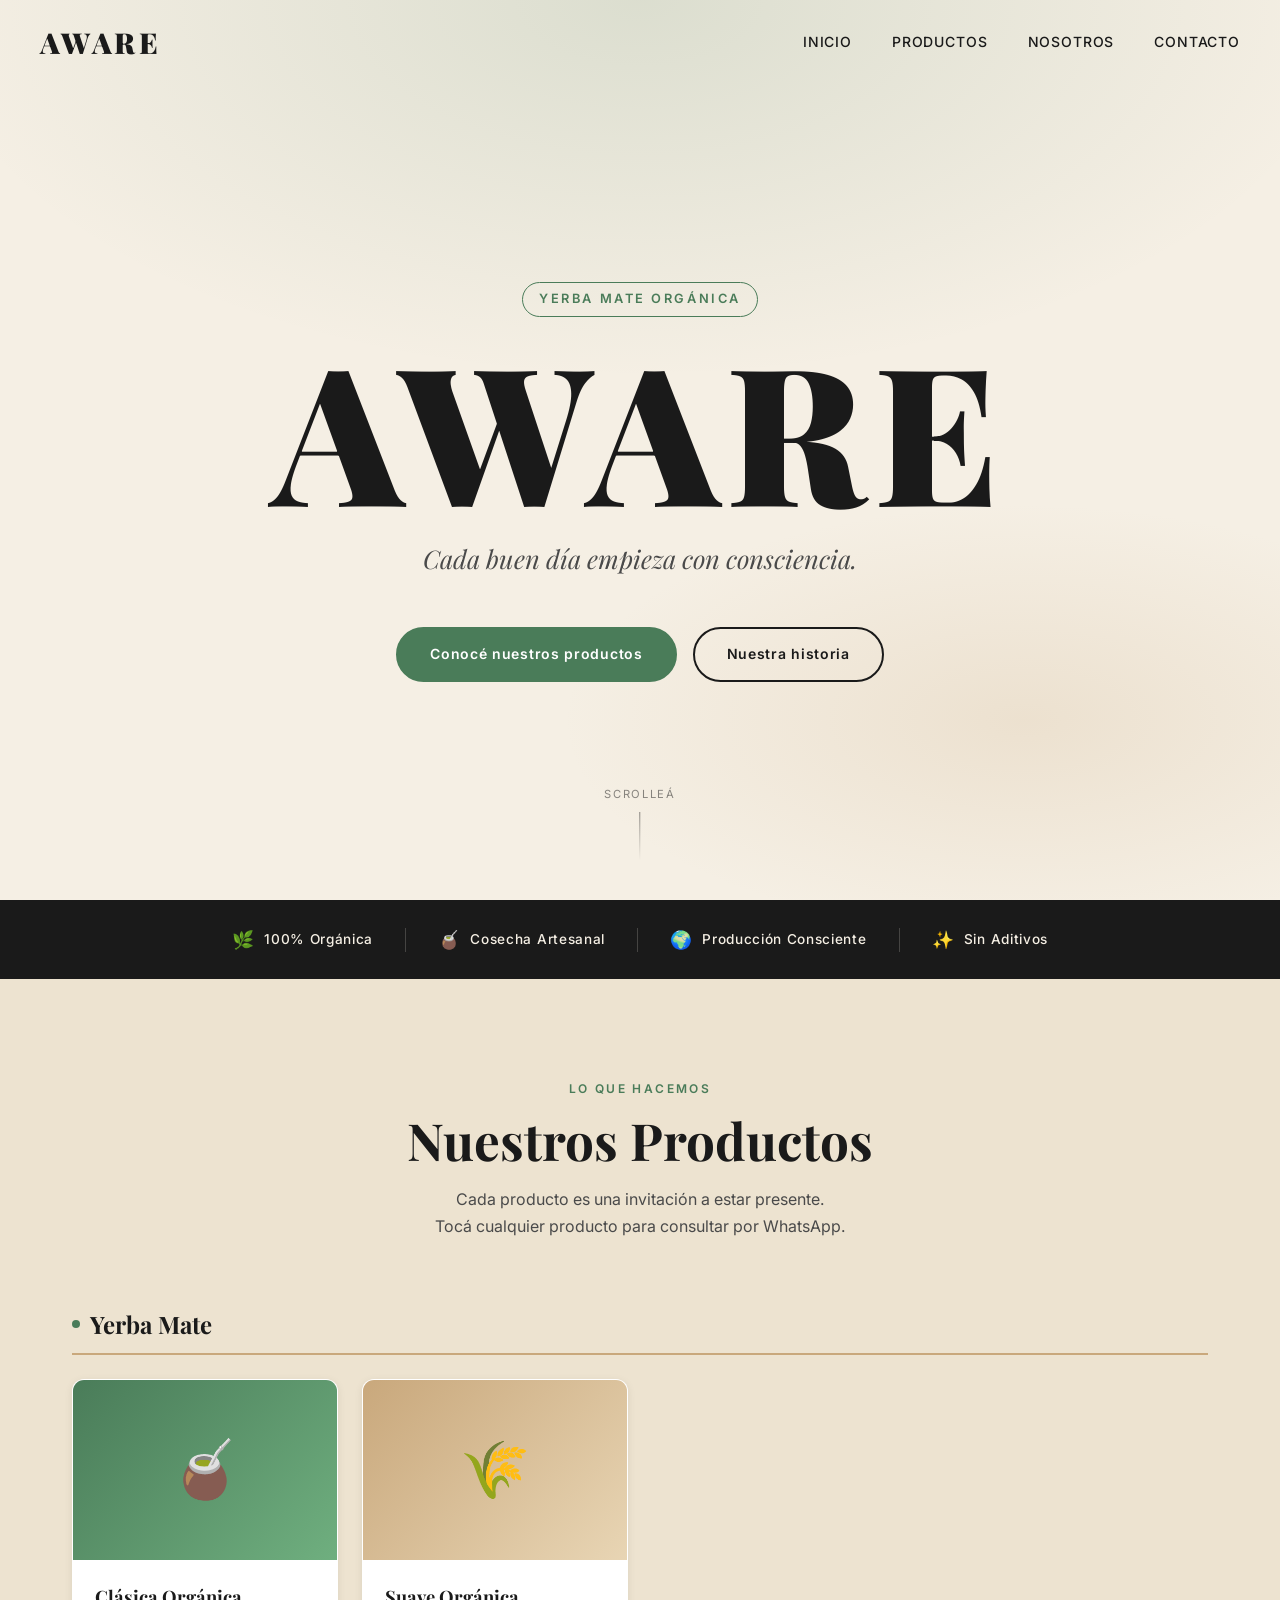
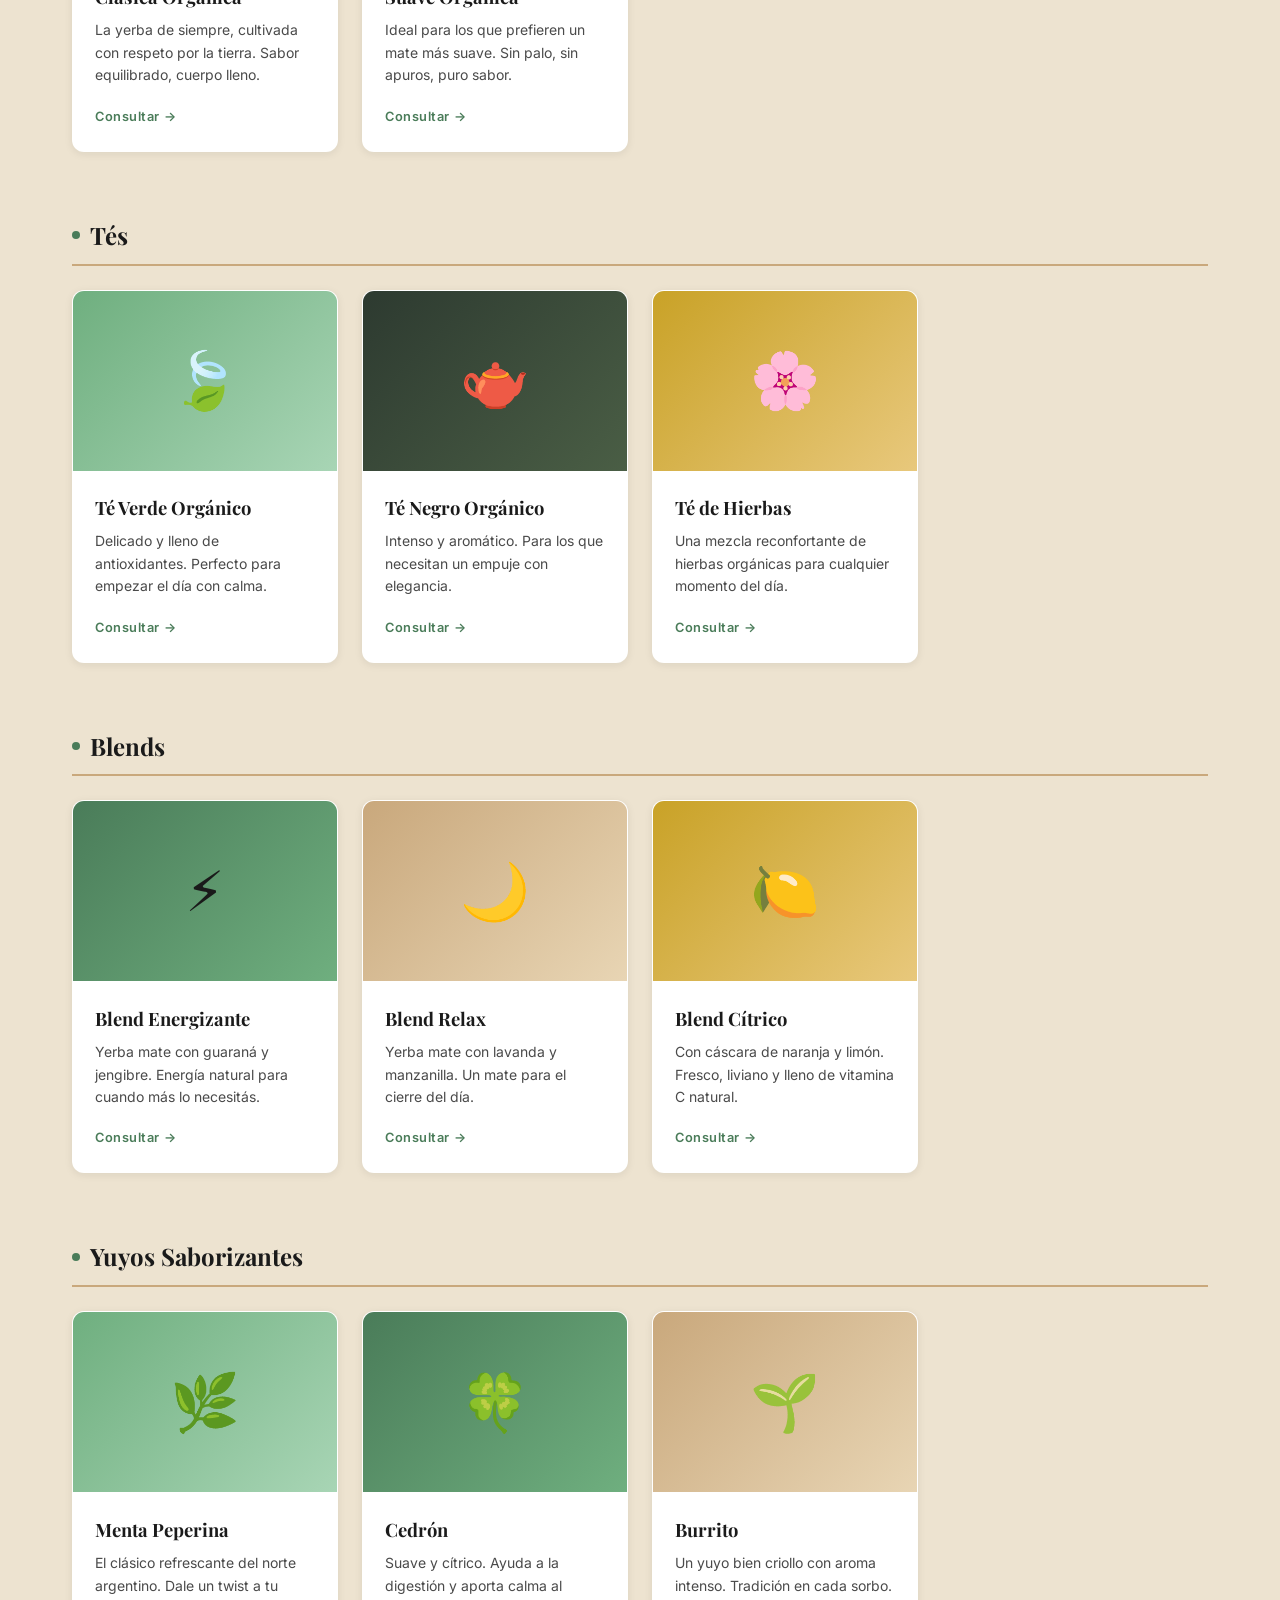
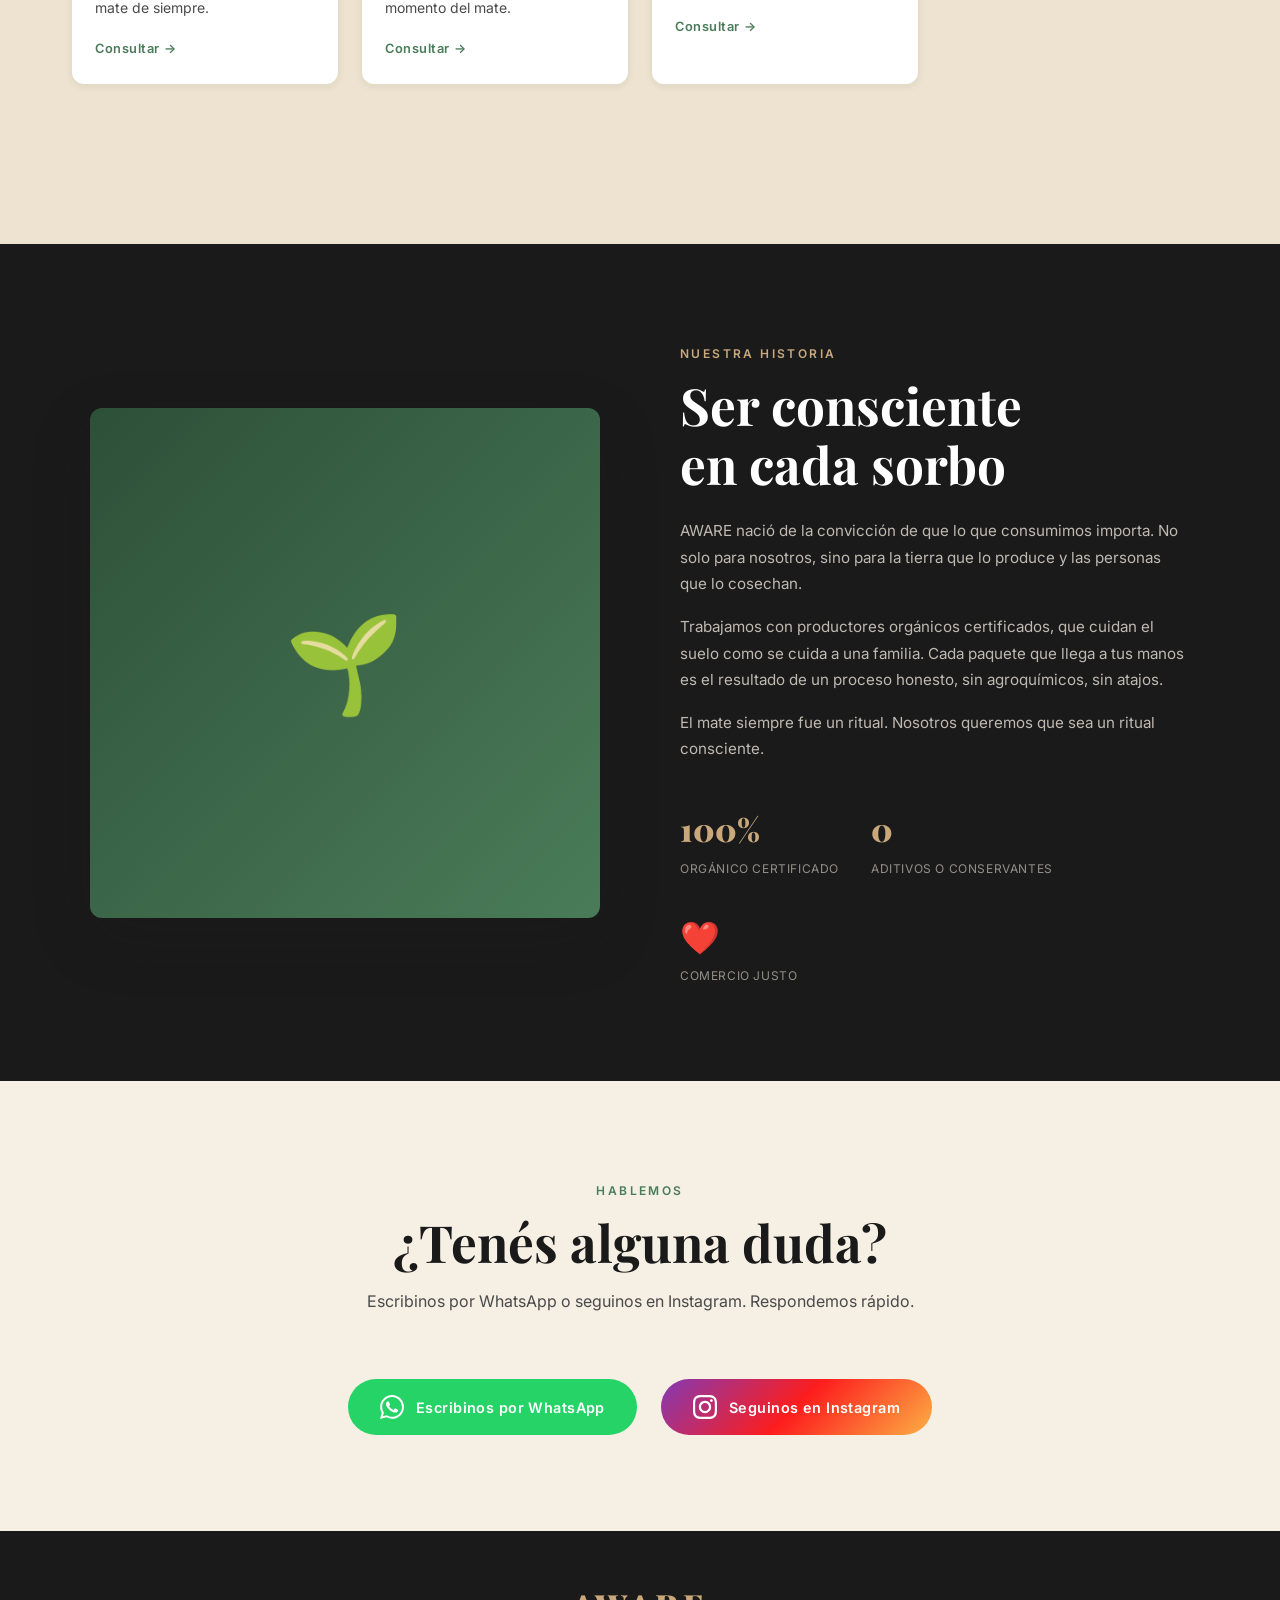
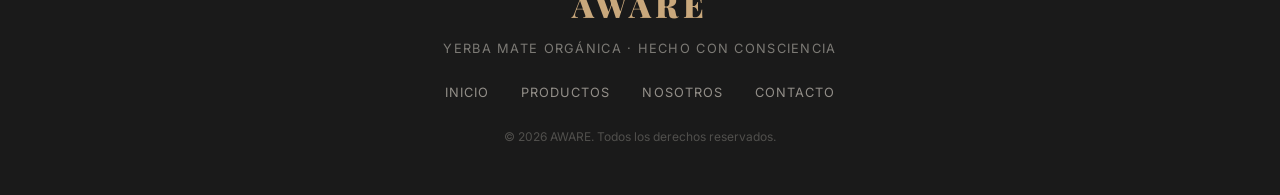
==== aware/index.html @ a502b747 "feat: agregar sitio web AWARE en carpeta /aware Landing page responsiva para AWARE — Yerba Mate Orga" ====
<!DOCTYPE html>
<html lang="es">
<head>
  <meta charset="UTF-8" />
  <meta name="viewport" content="width=device-width, initial-scale=1.0" />
  <title>AWARE — Yerba Mate Orgánica</title>
  <link rel="stylesheet" href="styles.css" />
  <link href="https://fonts.googleapis.com/css2?family=Playfair+Display:ital,wght@0,400;0,700;0,900;1,400&family=Inter:wght@300;400;500;600&display=swap" rel="stylesheet" />
</head>
<body>

  <!-- NAVBAR -->
  <nav class="navbar" id="navbar">
    <div class="nav-container">
      <a href="#inicio" class="nav-logo">AWARE</a>
      <button class="nav-toggle" id="navToggle" aria-label="Abrir menú">
        <span></span><span></span><span></span>
      </button>
      <ul class="nav-links" id="navLinks">
        <li><a href="#inicio" class="nav-link">Inicio</a></li>
        <li><a href="#productos" class="nav-link">Productos</a></li>
        <li><a href="#nosotros" class="nav-link">Nosotros</a></li>
        <li><a href="#contacto" class="nav-link">Contacto</a></li>
      </ul>
    </div>
  </nav>

  <!-- HERO -->
  <section class="hero" id="inicio">
    <div class="hero-content">
      <span class="hero-eyebrow">Yerba Mate Orgánica</span>
      <h1 class="hero-title">AWARE</h1>
      <p class="hero-slogan">Cada buen día empieza con consciencia.</p>
      <div class="hero-actions">
        <a href="#productos" class="btn btn-primary">Conocé nuestros productos</a>
        <a href="#nosotros" class="btn btn-outline">Nuestra historia</a>
      </div>
    </div>
    <div class="hero-scroll">
      <span>Scrolleá</span>
      <div class="scroll-line"></div>
    </div>
  </section>

  <!-- FRANJA DE VALORES -->
  <div class="valores-strip">
    <div class="valores-container">
      <div class="valor-item"><span class="valor-icon">🌿</span><span>100% Orgánica</span></div>
      <div class="valor-divider"></div>
      <div class="valor-item"><span class="valor-icon">🧉</span><span>Cosecha Artesanal</span></div>
      <div class="valor-divider"></div>
      <div class="valor-item"><span class="valor-icon">🌍</span><span>Producción Consciente</span></div>
      <div class="valor-divider"></div>
      <div class="valor-item"><span class="valor-icon">✨</span><span>Sin Aditivos</span></div>
    </div>
  </div>

  <!-- PRODUCTOS -->
  <section class="productos" id="productos">
    <div class="section-container">
      <div class="section-header">
        <span class="section-eyebrow">Lo que hacemos</span>
        <h2 class="section-title">Nuestros Productos</h2>
        <p class="section-subtitle">Cada producto es una invitación a estar presente.<br>Tocá cualquier producto para consultar por WhatsApp.</p>
      </div>

      <div class="categoria">
        <h3 class="categoria-titulo">Yerba Mate</h3>
        <div class="productos-grid">
          <div class="producto-card" onclick="consultarWsp('Yerba Mate Clásica Orgánica')">
            <div class="producto-img ph-verde"><span>🧉</span></div>
            <div class="producto-info"><h4>Clásica Orgánica</h4><p>La yerba de siempre, cultivada con respeto por la tierra. Sabor equilibrado, cuerpo lleno.</p><span class="btn-wsp">Consultar →</span></div>
          </div>
          <div class="producto-card" onclick="consultarWsp('Yerba Mate Suave Orgánica')">
            <div class="producto-img ph-kraft"><span>🌾</span></div>
            <div class="producto-info"><h4>Suave Orgánica</h4><p>Ideal para los que prefieren un mate más suave. Sin palo, sin apuros, puro sabor.</p><span class="btn-wsp">Consultar →</span></div>
          </div>
        </div>
      </div>

      <div class="categoria">
        <h3 class="categoria-titulo">Tés</h3>
        <div class="productos-grid">
          <div class="producto-card" onclick="consultarWsp('Té Verde Orgánico')">
            <div class="producto-img ph-verde-claro"><span>🍃</span></div>
            <div class="producto-info"><h4>Té Verde Orgánico</h4><p>Delicado y lleno de antioxidantes. Perfecto para empezar el día con calma.</p><span class="btn-wsp">Consultar →</span></div>
          </div>
          <div class="producto-card" onclick="consultarWsp('Té Negro Orgánico')">
            <div class="producto-img ph-oscuro"><span>🫖</span></div>
            <div class="producto-info"><h4>Té Negro Orgánico</h4><p>Intenso y aromático. Para los que necesitan un empuje con elegancia.</p><span class="btn-wsp">Consultar →</span></div>
          </div>
          <div class="producto-card" onclick="consultarWsp('Té de Hierbas Orgánico')">
            <div class="producto-img ph-amarillo"><span>🌸</span></div>
            <div class="producto-info"><h4>Té de Hierbas</h4><p>Una mezcla reconfortante de hierbas orgánicas para cualquier momento del día.</p><span class="btn-wsp">Consultar →</span></div>
          </div>
        </div>
      </div>

      <div class="categoria">
        <h3 class="categoria-titulo">Blends</h3>
        <div class="productos-grid">
          <div class="producto-card" onclick="consultarWsp('Blend Energizante AWARE')">
            <div class="producto-img ph-verde"><span>⚡</span></div>
            <div class="producto-info"><h4>Blend Energizante</h4><p>Yerba mate con guaraná y jengibre. Energía natural para cuando más lo necesitás.</p><span class="btn-wsp">Consultar →</span></div>
          </div>
          <div class="producto-card" onclick="consultarWsp('Blend Relax AWARE')">
            <div class="producto-img ph-kraft"><span>🌙</span></div>
            <div class="producto-info"><h4>Blend Relax</h4><p>Yerba mate con lavanda y manzanilla. Un mate para el cierre del día.</p><span class="btn-wsp">Consultar →</span></div>
          </div>
          <div class="producto-card" onclick="consultarWsp('Blend Cítrico AWARE')">
            <div class="producto-img ph-amarillo"><span>🍋</span></div>
            <div class="producto-info"><h4>Blend Cítrico</h4><p>Con cáscara de naranja y limón. Fresco, liviano y lleno de vitamina C natural.</p><span class="btn-wsp">Consultar →</span></div>
          </div>
        </div>
      </div>

      <div class="categoria">
        <h3 class="categoria-titulo">Yuyos Saborizantes</h3>
        <div class="productos-grid">
          <div class="producto-card" onclick="consultarWsp('Yuyo Menta Peperina')">
            <div class="producto-img ph-verde-claro"><span>🌿</span></div>
            <div class="producto-info"><h4>Menta Peperina</h4><p>El clásico refrescante del norte argentino. Dale un twist a tu mate de siempre.</p><span class="btn-wsp">Consultar →</span></div>
          </div>
          <div class="producto-card" onclick="consultarWsp('Yuyo Cedrón')">
            <div class="producto-img ph-verde"><span>🍀</span></div>
            <div class="producto-info"><h4>Cedrón</h4><p>Suave y cítrico. Ayuda a la digestión y aporta calma al momento del mate.</p><span class="btn-wsp">Consultar →</span></div>
          </div>
          <div class="producto-card" onclick="consultarWsp('Yuyo Burrito')">
            <div class="producto-img ph-kraft"><span>🌱</span></div>
            <div class="producto-info"><h4>Burrito</h4><p>Un yuyo bien criollo con aroma intenso. Tradición en cada sorbo.</p><span class="btn-wsp">Consultar →</span></div>
          </div>
        </div>
      </div>

    </div>
  </section>

  <!-- NOSOTROS -->
  <section class="nosotros" id="nosotros">
    <div class="nosotros-container">
      <div class="nosotros-imagen">
        <div class="nosotros-img-placeholder"><span>🌱</span></div>
      </div>
      <div class="nosotros-texto">
        <span class="section-eyebrow">Nuestra historia</span>
        <h2 class="section-title">Ser consciente<br/>en cada sorbo</h2>
        <p>AWARE nació de la convicción de que lo que consumimos importa. No solo para nosotros, sino para la tierra que lo produce y las personas que lo cosechan.</p>
        <p>Trabajamos con productores orgánicos certificados, que cuidan el suelo como se cuida a una familia. Cada paquete que llega a tus manos es el resultado de un proceso honesto, sin agroquímicos, sin atajos.</p>
        <p>El mate siempre fue un ritual. Nosotros queremos que sea un ritual consciente.</p>
        <div class="nosotros-stats">
          <div class="stat"><span class="stat-numero">100%</span><span class="stat-label">Orgánico certificado</span></div>
          <div class="stat"><span class="stat-numero">0</span><span class="stat-label">Aditivos o conservantes</span></div>
          <div class="stat"><span class="stat-numero">❤️</span><span class="stat-label">Comercio justo</span></div>
        </div>
      </div>
    </div>
  </section>

  <!-- CONTACTO -->
  <section class="contacto" id="contacto">
    <div class="section-container">
      <div class="section-header">
        <span class="section-eyebrow">Hablemos</span>
        <h2 class="section-title">¿Tenés alguna duda?</h2>
        <p class="section-subtitle">Escribinos por WhatsApp o seguinos en Instagram. Respondemos rápido.</p>
      </div>
      <div class="contacto-acciones">
        <a href="https://wa.me/5491100000000?text=Hola%20AWARE!%20Quiero%20consultar%20sobre%20sus%20productos" class="btn-contacto btn-wsp-grande" target="_blank" rel="noopener">
          <svg xmlns="http://www.w3.org/2000/svg" width="24" height="24" viewBox="0 0 24 24" fill="currentColor"><path d="M17.472 14.382c-.297-.149-1.758-.867-2.03-.967-.273-.099-.471-.148-.67.15-.197.297-.767.966-.94 1.164-.173.199-.347.223-.644.075-.297-.15-1.255-.463-2.39-1.475-.883-.788-1.48-1.761-1.653-2.059-.173-.297-.018-.458.13-.606.134-.133.298-.347.446-.52.149-.174.198-.298.298-.497.099-.198.05-.371-.025-.52-.075-.149-.669-1.612-.916-2.207-.242-.579-.487-.5-.669-.51-.173-.008-.371-.01-.57-.01-.198 0-.52.074-.792.372-.272.297-1.04 1.016-1.04 2.479 0 1.462 1.065 2.875 1.213 3.074.149.198 2.096 3.2 5.077 4.487.709.306 1.262.489 1.694.625.712.227 1.36.195 1.871.118.571-.085 1.758-.719 2.006-1.413.248-.694.248-1.289.173-1.413-.074-.124-.272-.198-.57-.347m-5.421 7.403h-.004a9.87 9.87 0 01-5.031-1.378l-.361-.214-3.741.982.998-3.648-.235-.374a9.86 9.86 0 01-1.51-5.26c.001-5.45 4.436-9.884 9.888-9.884 2.64 0 5.122 1.03 6.988 2.898a9.825 9.825 0 012.893 6.994c-.003 5.45-4.437 9.884-9.885 9.884m8.413-18.297A11.815 11.815 0 0012.05 0C5.495 0 .16 5.335.157 11.892c0 2.096.547 4.142 1.588 5.945L.057 24l6.305-1.654a11.882 11.882 0 005.683 1.448h.005c6.554 0 11.89-5.335 11.893-11.893a11.821 11.821 0 00-3.48-8.413z"/></svg>
          Escribinos por WhatsApp
        </a>
        <a href="https://www.instagram.com/awareyerbamate/" class="btn-contacto btn-instagram" target="_blank" rel="noopener">
          <svg xmlns="http://www.w3.org/2000/svg" width="24" height="24" viewBox="0 0 24 24" fill="currentColor"><path d="M12 2.163c3.204 0 3.584.012 4.85.07 3.252.148 4.771 1.691 4.919 4.919.058 1.265.069 1.645.069 4.849 0 3.205-.012 3.584-.069 4.849-.149 3.225-1.664 4.771-4.919 4.919-1.266.058-1.644.07-4.85.07-3.204 0-3.584-.012-4.849-.07-3.26-.149-4.771-1.699-4.919-4.92-.058-1.265-.07-1.644-.07-4.849 0-3.204.013-3.583.07-4.849.149-3.227 1.664-4.771 4.919-4.919 1.266-.057 1.645-.069 4.849-.069zm0-2.163c-3.259 0-3.667.014-4.947.072-4.358.2-6.78 2.618-6.98 6.98-.059 1.281-.073 1.689-.073 4.948 0 3.259.014 3.668.072 4.948.2 4.358 2.618 6.78 6.98 6.98 1.281.058 1.689.072 4.948.072 3.259 0 3.668-.014 4.948-.072 4.354-.2 6.782-2.618 6.979-6.98.059-1.28.073-1.689.073-4.948 0-3.259-.014-3.667-.072-4.947-.196-4.354-2.617-6.78-6.979-6.98-1.281-.059-1.69-.073-4.949-.073zm0 5.838c-3.403 0-6.162 2.759-6.162 6.162s2.759 6.163 6.162 6.163 6.162-2.759 6.162-6.163c0-3.403-2.759-6.162-6.162-6.162zm0 10.162c-2.209 0-4-1.79-4-4 0-2.209 1.791-4 4-4s4 1.791 4 4c0 2.21-1.791 4-4 4zm6.406-11.845c-.796 0-1.441.645-1.441 1.44s.645 1.44 1.441 1.44c.795 0 1.439-.645 1.439-1.44s-.644-1.44-1.439-1.44z"/></svg>
          Seguinos en Instagram
        </a>
      </div>
    </div>
  </section>

  <!-- FOOTER -->
  <footer class="footer">
    <div class="footer-container">
      <div class="footer-logo">AWARE</div>
      <p class="footer-tagline">Yerba Mate Orgánica · Hecho con consciencia</p>
      <div class="footer-links">
        <a href="#inicio">Inicio</a>
        <a href="#productos">Productos</a>
        <a href="#nosotros">Nosotros</a>
        <a href="#contacto">Contacto</a>
      </div>
      <p class="footer-copy">© 2026 AWARE. Todos los derechos reservados.</p>
    </div>
  </footer>

  <script src="main.js"></script>
</body>
</html>
---- aware/styles.css ----
/* AWARE — Yerba Mate Orgánica */

*, *::before, *::after { box-sizing: border-box; margin: 0; padding: 0; }

:root {
  --kraft:      #C9A87C;
  --kraft-l:    #E8D5B4;
  --kraft-d:    #A07840;
  --verde:      #4A7C59;
  --verde-l:    #6FAF7F;
  --verde-d:    #2D5038;
  --negro:      #1A1A1A;
  --gris:       #4A4A4A;
  --crema:      #F5EFE4;
  --crema-d:    #EDE3D0;
  --amarillo:   #C9A227;
  --blanco:     #FFFFFF;
  --ff-display: 'Playfair Display', Georgia, serif;
  --ff-body:    'Inter', system-ui, sans-serif;
  --shadow-sm:  0 2px 8px rgba(26,26,26,.08);
  --shadow-lg:  0 20px 60px rgba(26,26,26,.18);
  --r:          12px;
  --t:          .3s ease;
}

html { scroll-behavior: smooth; }

body {
  font-family: var(--ff-body);
  background: var(--crema);
  color: var(--negro);
  line-height: 1.6;
  overflow-x: hidden;
}

/* ── NAVBAR ── */
.navbar {
  position: fixed;
  top: 0; left: 0; right: 0;
  z-index: 1000;
  padding: 1.2rem 2rem;
  transition: background var(--t), box-shadow var(--t), padding var(--t);
}

.navbar.scrolled {
  background: rgba(245,239,228,.96);
  backdrop-filter: blur(12px);
  box-shadow: var(--shadow-sm);
  padding: .8rem 2rem;
}

.nav-container {
  max-width: 1200px;
  margin: 0 auto;
  display: flex;
  align-items: center;
  justify-content: space-between;
}

.nav-logo {
  font-family: var(--ff-display);
  font-size: 1.8rem;
  font-weight: 900;
  color: var(--negro);
  text-decoration: none;
  letter-spacing: .12em;
}

.nav-links { display: flex; list-style: none; gap: 2.5rem; }

.nav-link {
  font-size: .875rem;
  font-weight: 500;
  color: var(--negro);
  text-decoration: none;
  letter-spacing: .06em;
  text-transform: uppercase;
  position: relative;
  transition: color var(--t);
}

.nav-link::after {
  content: '';
  position: absolute;
  bottom: -3px; left: 0;
  width: 0; height: 2px;
  background: var(--verde);
  transition: width var(--t);
}

.nav-link:hover { color: var(--verde); }
.nav-link:hover::after { width: 100%; }

.nav-toggle {
  display: none;
  flex-direction: column;
  gap: 5px;
  background: none;
  border: none;
  cursor: pointer;
  padding: 4px;
}

.nav-toggle span { display: block; width: 26px; height: 2px; background: var(--negro); transition: var(--t); }

/* ── HERO ── */
.hero {
  min-height: 100vh;
  display: flex;
  flex-direction: column;
  align-items: center;
  justify-content: center;
  text-align: center;
  padding: 8rem 2rem 4rem;
  position: relative;
  background:
    radial-gradient(ellipse 80% 60% at 50% 0%, rgba(74,124,89,.15) 0%, transparent 70%),
    radial-gradient(ellipse 60% 40% at 80% 80%, rgba(201,168,124,.2) 0%, transparent 60%),
    var(--crema);
}

.hero-content { position: relative; z-index: 1; max-width: 800px; }

.hero-eyebrow {
  display: inline-block;
  font-size: .8rem;
  font-weight: 600;
  letter-spacing: .2em;
  text-transform: uppercase;
  color: var(--verde);
  margin-bottom: 1.5rem;
  padding: .4rem 1rem;
  border: 1.5px solid var(--verde);
  border-radius: 999px;
}

.hero-title {
  font-family: var(--ff-display);
  font-size: clamp(5rem, 16vw, 12rem);
  font-weight: 900;
  line-height: .9;
  color: var(--negro);
  letter-spacing: .05em;
  margin-bottom: 1.5rem;
}

.hero-slogan {
  font-family: var(--ff-display);
  font-size: clamp(1.1rem, 3vw, 1.6rem);
  font-style: italic;
  color: var(--gris);
  margin-bottom: 3rem;
}

.hero-actions { display: flex; gap: 1rem; justify-content: center; flex-wrap: wrap; }

.btn {
  display: inline-flex;
  align-items: center;
  padding: .9rem 2rem;
  border-radius: 999px;
  font-size: .875rem;
  font-weight: 600;
  letter-spacing: .05em;
  text-decoration: none;
  transition: all var(--t);
  border: 2px solid transparent;
}

.btn-primary { background: var(--verde); color: var(--blanco); border-color: var(--verde); }
.btn-primary:hover { background: var(--verde-d); border-color: var(--verde-d); transform: translateY(-2px); box-shadow: 0 8px 20px rgba(74,124,89,.3); }
.btn-outline { background: transparent; color: var(--negro); border-color: var(--negro); }
.btn-outline:hover { background: var(--negro); color: var(--blanco); transform: translateY(-2px); }

.hero-scroll {
  position: absolute;
  bottom: 2.5rem; left: 50%;
  transform: translateX(-50%);
  display: flex; flex-direction: column; align-items: center; gap: .5rem;
  opacity: .5;
}

.hero-scroll span { font-size: .7rem; letter-spacing: .15em; text-transform: uppercase; }
.scroll-line { width: 1px; height: 48px; background: linear-gradient(to bottom, var(--negro), transparent); animation: scrollPulse 2s ease-in-out infinite; }
@keyframes scrollPulse { 0%, 100% { opacity: .5; } 50% { opacity: 1; } }

/* ── VALORES ── */
.valores-strip { background: var(--negro); padding: 1.6rem 2rem; }

.valores-container {
  max-width: 1000px; margin: 0 auto;
  display: flex; align-items: center; justify-content: center; gap: 2rem; flex-wrap: wrap;
}

.valor-item { display: flex; align-items: center; gap: .6rem; color: var(--crema); font-size: .85rem; font-weight: 500; letter-spacing: .05em; }
.valor-icon { font-size: 1.1rem; }
.valor-divider { width: 1px; height: 24px; background: rgba(245,239,228,.2); }

/* ── SECCIONES ── */
.section-container { max-width: 1200px; margin: 0 auto; padding: 6rem 2rem; }
.section-header { text-align: center; margin-bottom: 4rem; }

.section-eyebrow {
  display: inline-block; font-size: .75rem; font-weight: 600;
  letter-spacing: .2em; text-transform: uppercase; color: var(--verde); margin-bottom: .8rem;
}

.section-title {
  font-family: var(--ff-display); font-size: clamp(2rem, 5vw, 3.2rem);
  font-weight: 700; color: var(--negro); line-height: 1.15; margin-bottom: 1rem;
}

.section-subtitle { font-size: 1rem; color: var(--gris); max-width: 560px; margin: 0 auto; line-height: 1.7; }

/* ── PRODUCTOS ── */
.productos { background: var(--crema-d); }
.categoria { margin-bottom: 4rem; }

.categoria-titulo {
  font-family: var(--ff-display); font-size: 1.5rem; font-weight: 700; color: var(--negro);
  margin-bottom: 1.5rem; padding-bottom: .6rem; border-bottom: 2px solid var(--kraft);
  display: flex; align-items: center; gap: .6rem;
}

.categoria-titulo::before { content: ''; display: inline-block; width: 8px; height: 8px; border-radius: 50%; background: var(--verde); }

.productos-grid { display: grid; grid-template-columns: repeat(auto-fill, minmax(260px, 1fr)); gap: 1.5rem; }

.producto-card {
  background: var(--blanco); border-radius: var(--r); overflow: hidden; cursor: pointer;
  transition: transform var(--t), box-shadow var(--t), border-color var(--t);
  box-shadow: var(--shadow-sm); border: 1.5px solid transparent;
}

.producto-card:hover { transform: translateY(-6px); box-shadow: var(--shadow-lg); border-color: var(--verde); }

.producto-img { height: 180px; display: flex; align-items: center; justify-content: center; font-size: 3.5rem; }
.ph-verde       { background: linear-gradient(135deg, #4A7C59, #6FAF7F); }
.ph-verde-claro { background: linear-gradient(135deg, #6FAF7F, #A8D5B5); }
.ph-kraft       { background: linear-gradient(135deg, #C9A87C, #E8D5B4); }
.ph-amarillo    { background: linear-gradient(135deg, #C9A227, #E8C87C); }
.ph-oscuro      { background: linear-gradient(135deg, #2D3A30, #4A5E45); }

.producto-info { padding: 1.4rem; }
.producto-info h4 { font-family: var(--ff-display); font-size: 1.15rem; font-weight: 700; color: var(--negro); margin-bottom: .5rem; }
.producto-info p { font-size: .875rem; color: var(--gris); line-height: 1.6; margin-bottom: 1rem; }
.btn-wsp { display: inline-flex; align-items: center; font-size: .8rem; font-weight: 600; color: var(--verde); letter-spacing: .04em; transition: color var(--t); }
.producto-card:hover .btn-wsp { color: var(--verde-d); }

/* ── NOSOTROS ── */
.nosotros { background: var(--negro); padding: 6rem 2rem; }

.nosotros-container {
  max-width: 1100px; margin: 0 auto;
  display: grid; grid-template-columns: 1fr 1fr; gap: 5rem; align-items: center;
}

.nosotros-img-placeholder {
  aspect-ratio: 1; background: linear-gradient(135deg, var(--verde-d), var(--verde));
  border-radius: var(--r); display: flex; align-items: center; justify-content: center;
  font-size: 6rem; box-shadow: var(--shadow-lg);
}

.nosotros-texto .section-eyebrow { color: var(--kraft); }
.nosotros-texto .section-title { color: var(--blanco); margin-bottom: 1.5rem; }
.nosotros-texto p { color: rgba(245,239,228,.75); margin-bottom: 1rem; font-size: .95rem; line-height: 1.75; }

.nosotros-stats { display: flex; gap: 2rem; margin-top: 2.5rem; flex-wrap: wrap; }
.stat { display: flex; flex-direction: column; gap: .3rem; }
.stat-numero { font-family: var(--ff-display); font-size: 2rem; font-weight: 900; color: var(--kraft); }
.stat-label { font-size: .75rem; color: rgba(245,239,228,.55); letter-spacing: .05em; text-transform: uppercase; }

/* ── CONTACTO ── */
.contacto { background: var(--crema); }
.contacto-acciones { display: flex; gap: 1.5rem; justify-content: center; flex-wrap: wrap; margin-top: 1rem; }

.btn-contacto {
  display: inline-flex; align-items: center; gap: .75rem;
  padding: 1rem 2rem; border-radius: 999px; font-size: .9rem; font-weight: 600;
  text-decoration: none; transition: all var(--t); letter-spacing: .03em;
}

.btn-wsp-grande { background: #25D366; color: var(--blanco); }
.btn-wsp-grande:hover { background: #1da851; transform: translateY(-2px); box-shadow: 0 8px 24px rgba(37,211,102,.35); }
.btn-instagram { background: linear-gradient(135deg, #833ab4, #fd1d1d, #fcb045); color: var(--blanco); }
.btn-instagram:hover { transform: translateY(-2px); box-shadow: 0 8px 24px rgba(131,58,180,.35); filter: brightness(1.08); }

/* ── FOOTER ── */
.footer { background: var(--negro); padding: 3rem 2rem; text-align: center; }
.footer-container { max-width: 800px; margin: 0 auto; }
.footer-logo { font-family: var(--ff-display); font-size: 2rem; font-weight: 900; color: var(--kraft); letter-spacing: .15em; margin-bottom: .5rem; }
.footer-tagline { font-size: .8rem; color: rgba(245,239,228,.45); letter-spacing: .1em; text-transform: uppercase; margin-bottom: 1.5rem; }
.footer-links { display: flex; gap: 2rem; justify-content: center; flex-wrap: wrap; margin-bottom: 1.5rem; }
.footer-links a { font-size: .8rem; color: rgba(245,239,228,.55); text-decoration: none; text-transform: uppercase; letter-spacing: .08em; transition: color var(--t); }
.footer-links a:hover { color: var(--kraft); }
.footer-copy { font-size: .75rem; color: rgba(245,239,228,.25); }

/* ── RESPONSIVE ── */
@media (max-width: 768px) {
  .nav-links { display: none; position: fixed; inset: 0; background: rgba(245,239,228,.98); flex-direction: column; align-items: center; justify-content: center; gap: 2.5rem; z-index: 999; }
  .nav-links.open { display: flex; }
  .nav-link { font-size: 1.2rem; }
  .nav-toggle { display: flex; z-index: 1000; position: relative; }
  .nav-toggle.open span:nth-child(1) { transform: rotate(45deg) translate(5px, 5px); }
  .nav-toggle.open span:nth-child(2) { opacity: 0; }
  .nav-toggle.open span:nth-child(3) { transform: rotate(-45deg) translate(5px, -5px); }
  .hero { padding: 7rem 1.5rem 4rem; }
  .hero-actions { flex-direction: column; align-items: center; }
  .valor-divider { display: none; }
  .nosotros-container { grid-template-columns: 1fr; gap: 3rem; }
  .nosotros-img-placeholder { max-width: 300px; margin: 0 auto; }
  .nosotros-stats { gap: 1.5rem; }
  .productos-grid { grid-template-columns: 1fr; }
  .contacto-acciones { flex-direction: column; align-items: center; }
  .btn-contacto { width: 100%; max-width: 340px; justify-content: center; }
}

@media (max-width: 480px) {
  .section-container { padding: 4rem 1.25rem; }
  .nosotros { padding: 4rem 1.25rem; }
  .hero-title { font-size: clamp(4rem, 20vw, 6rem); }
}
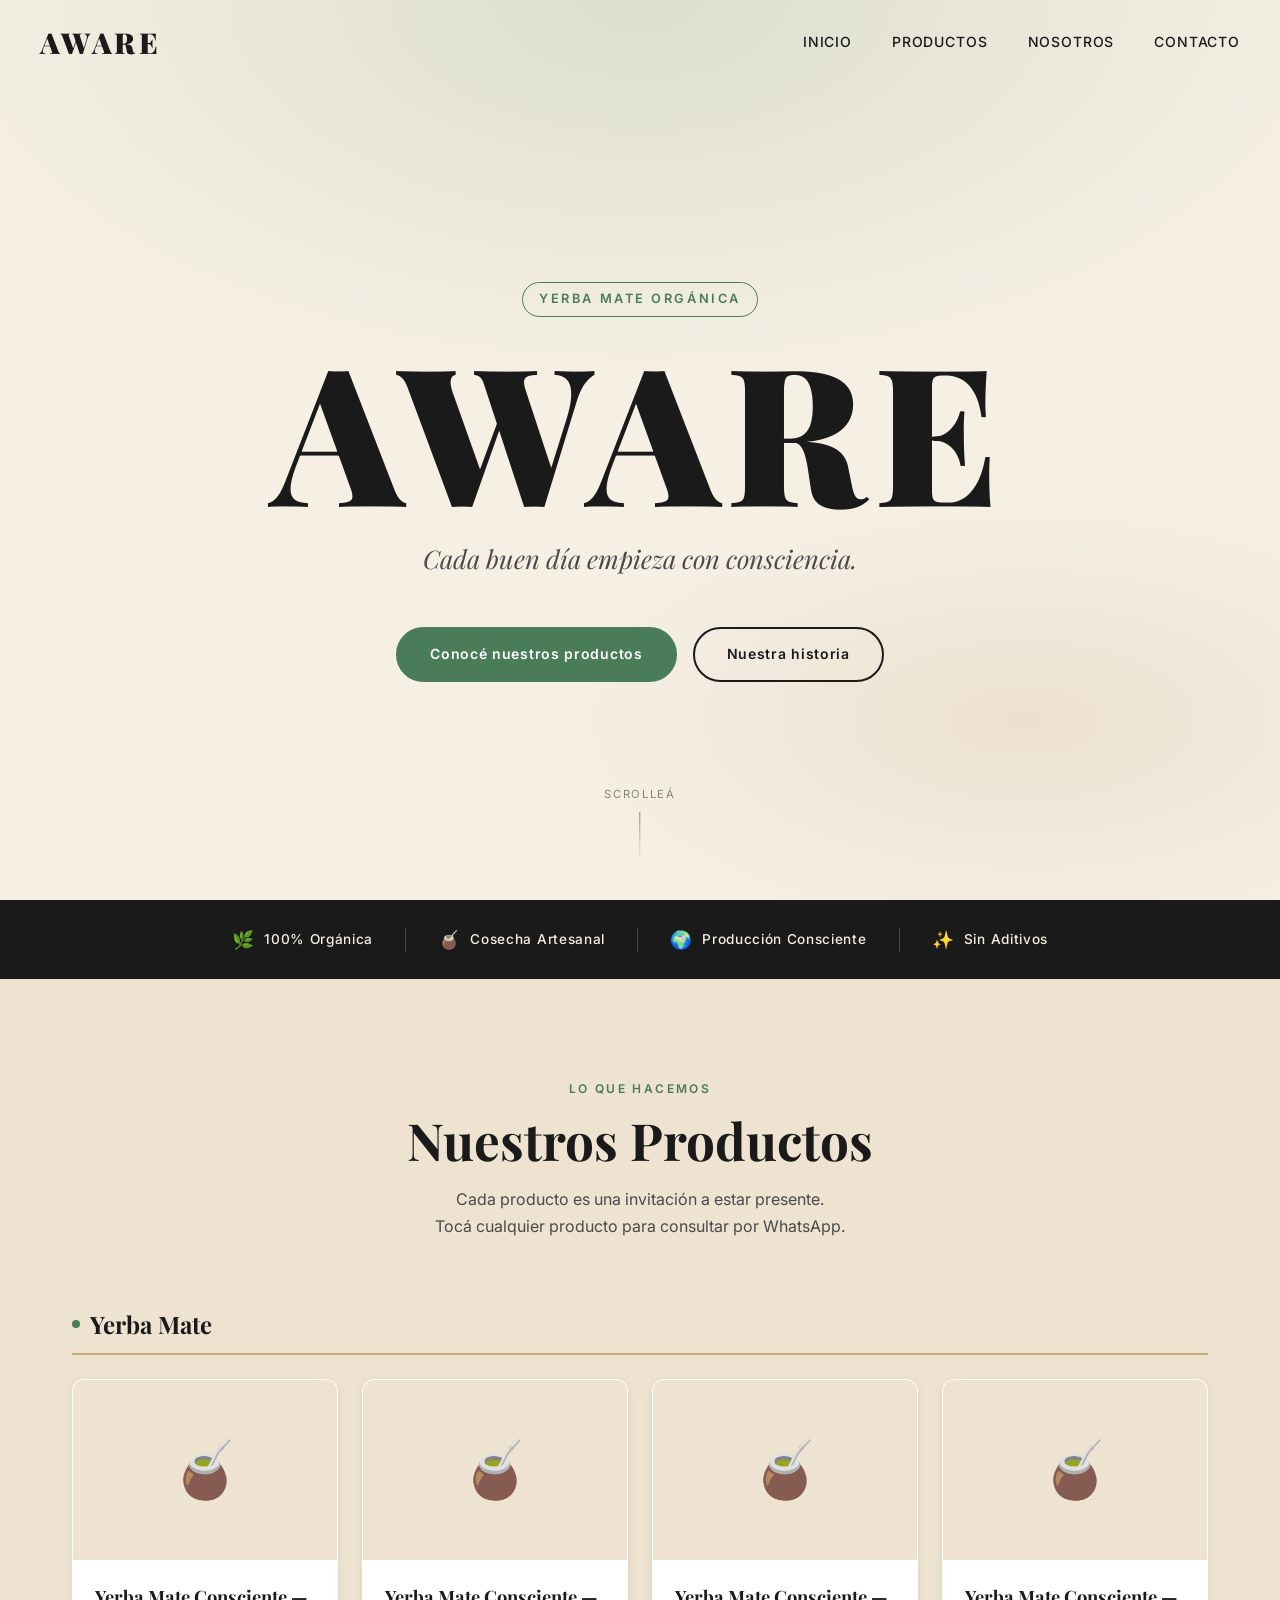
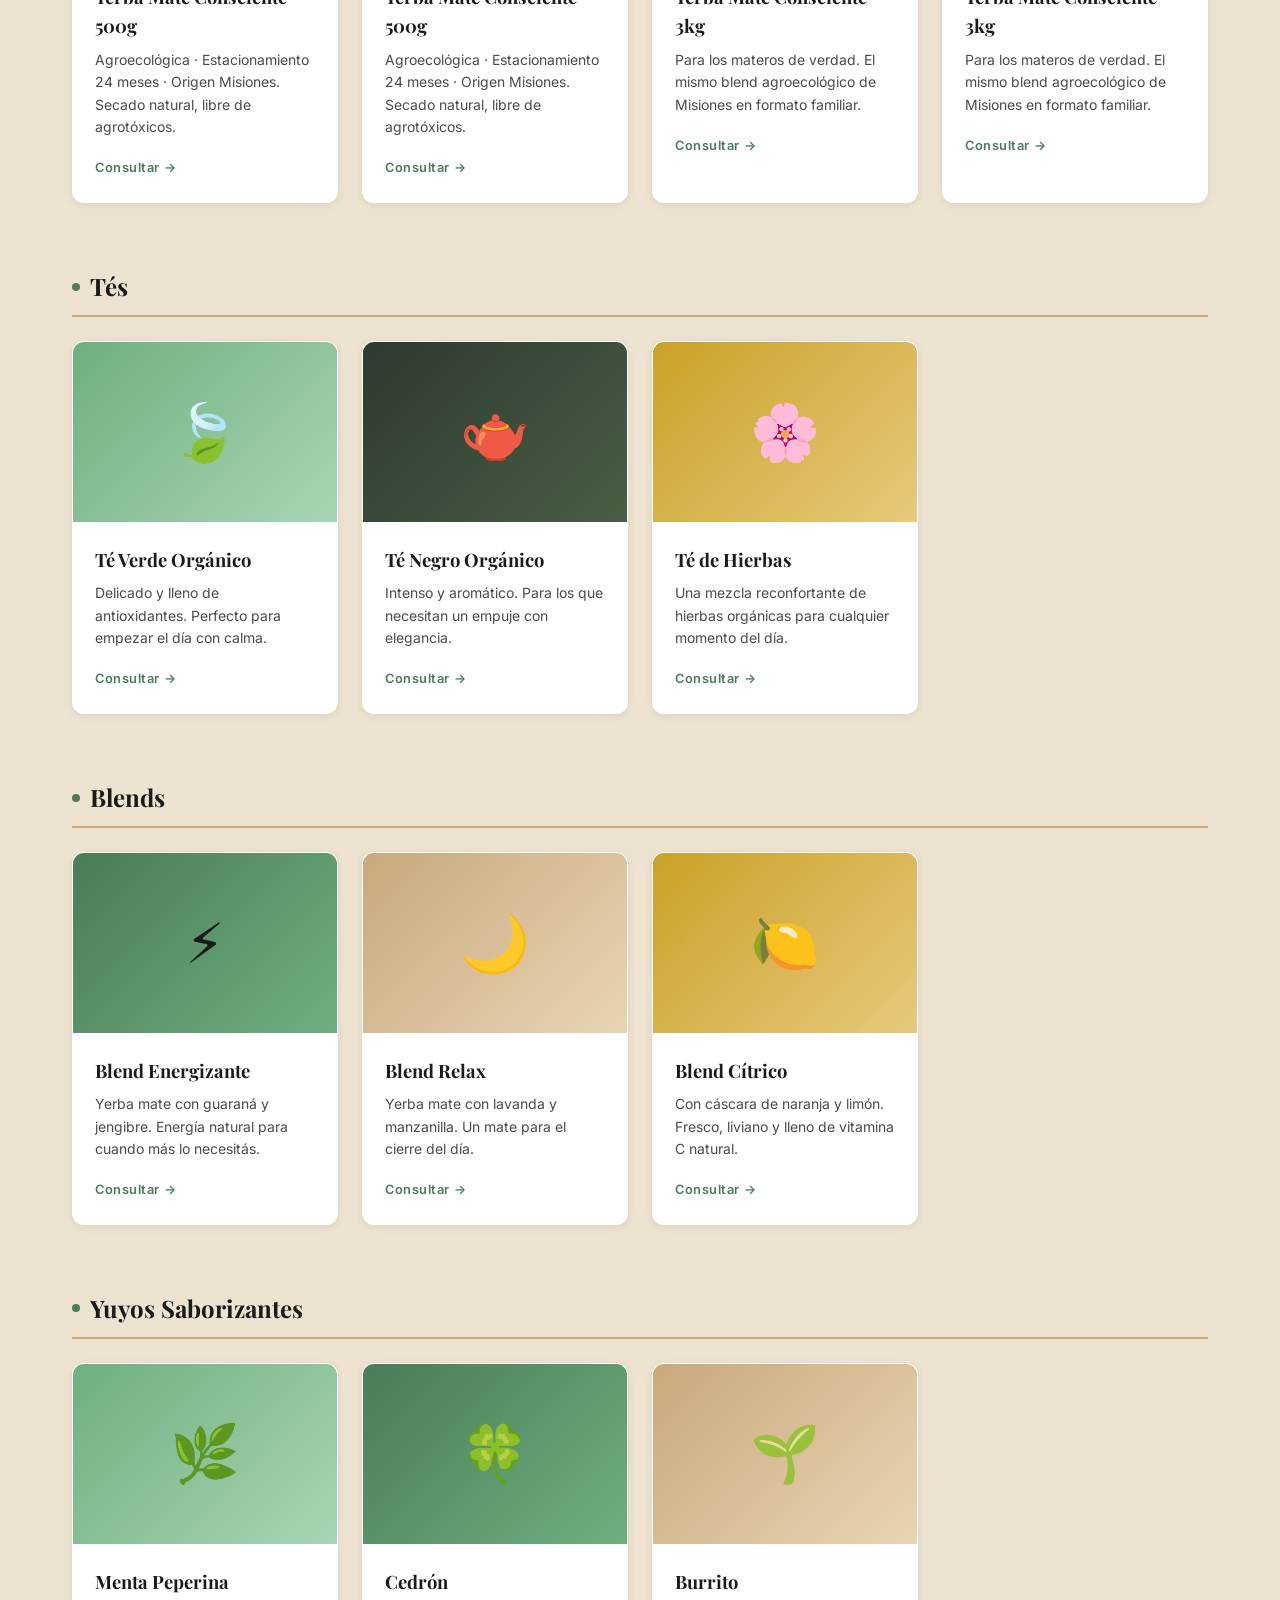
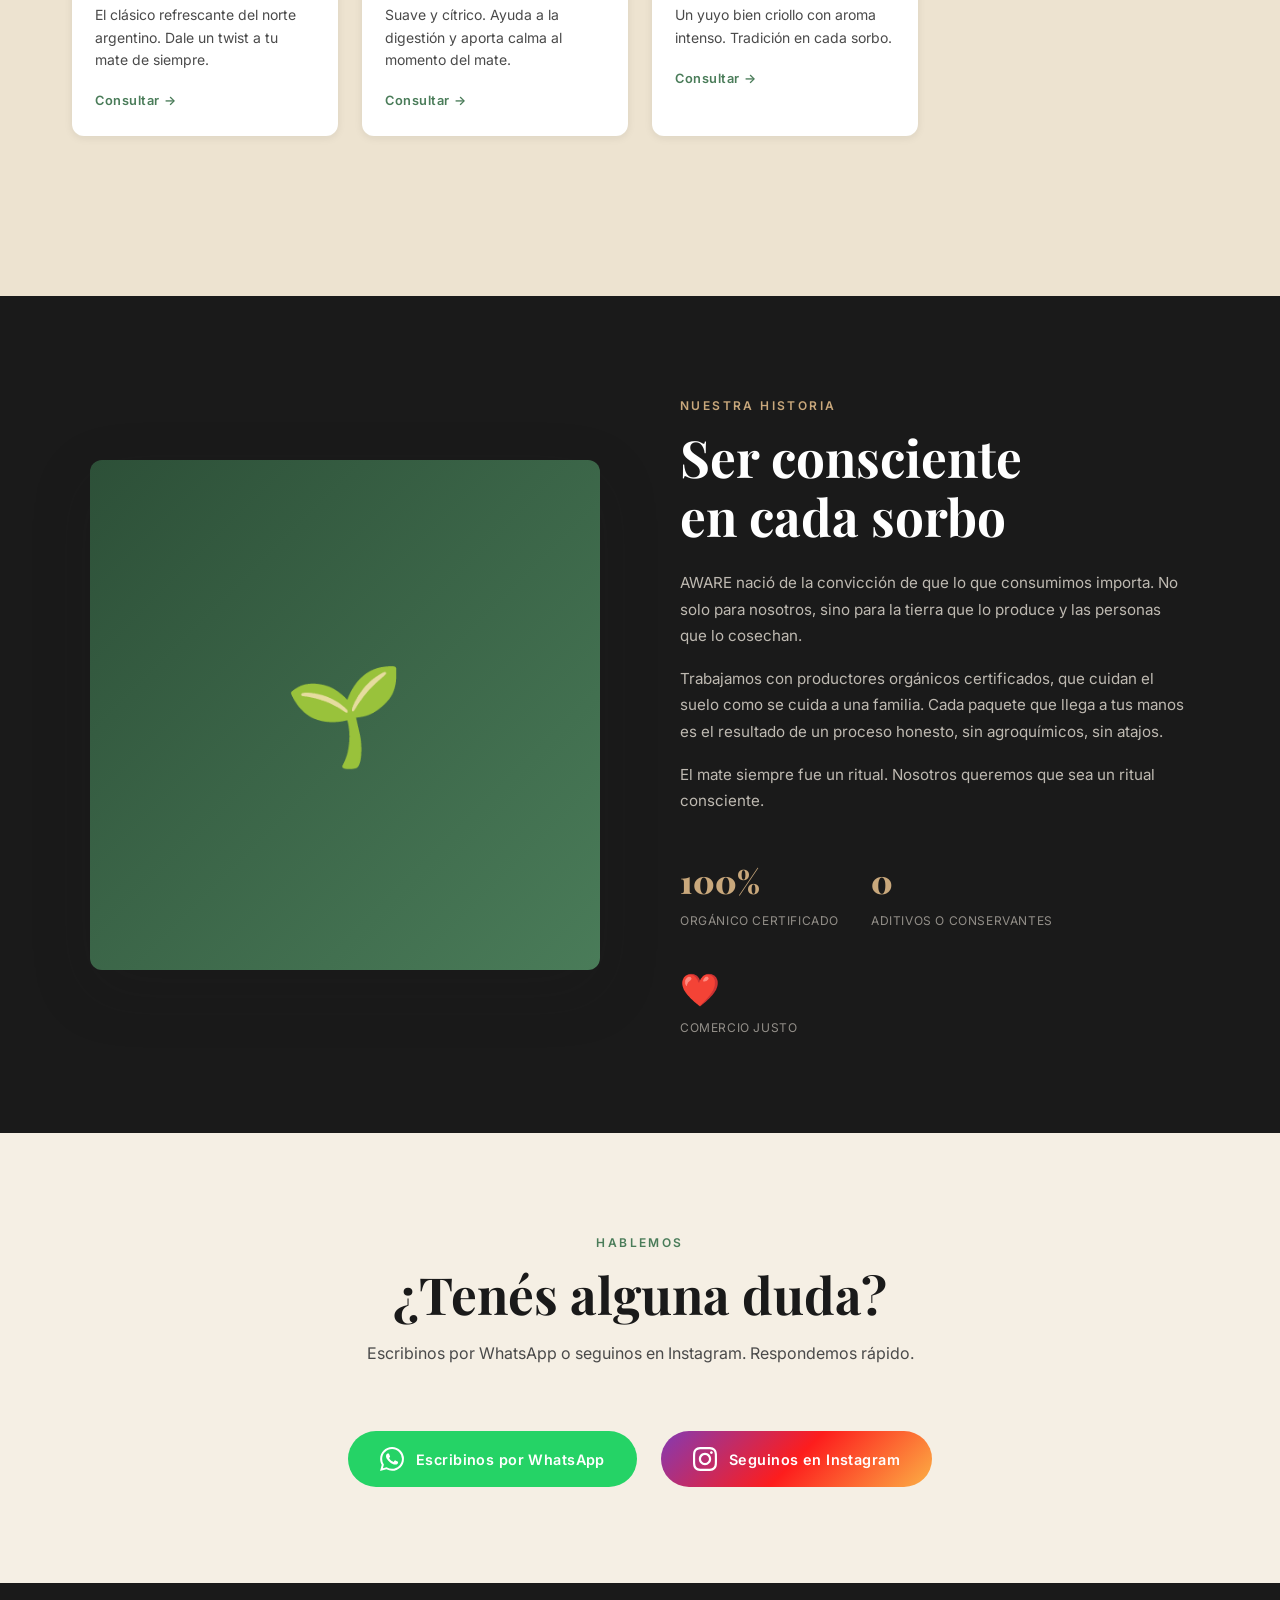
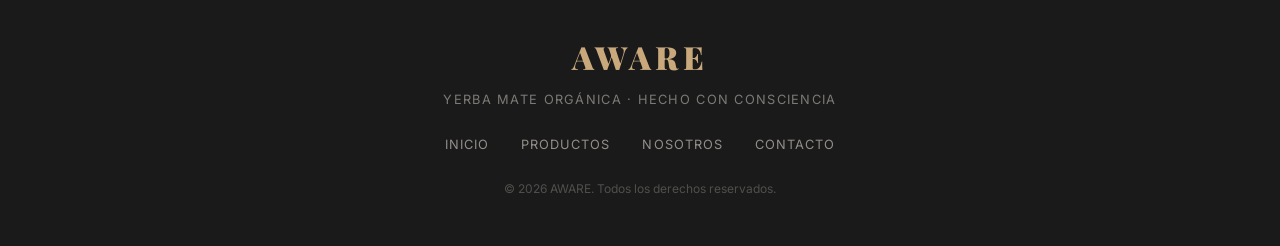
==== commit 7183b1a6: "feat: productos reales AWARE con fotos y descripciones del packaging 4 cards de yerba mate (500g ver" ====
--- a/aware/index.html
+++ b/aware/index.html
@@ -67,13 +67,45 @@
       <div class="categoria">
         <h3 class="categoria-titulo">Yerba Mate</h3>
         <div class="productos-grid">
-          <div class="producto-card" onclick="consultarWsp('Yerba Mate Clásica Orgánica')">
-            <div class="producto-img ph-verde"><span>🧉</span></div>
-            <div class="producto-info"><h4>Clásica Orgánica</h4><p>La yerba de siempre, cultivada con respeto por la tierra. Sabor equilibrado, cuerpo lleno.</p><span class="btn-wsp">Consultar →</span></div>
-          </div>
-          <div class="producto-card" onclick="consultarWsp('Yerba Mate Suave Orgánica')">
-            <div class="producto-img ph-kraft"><span>🌾</span></div>
-            <div class="producto-info"><h4>Suave Orgánica</h4><p>Ideal para los que prefieren un mate más suave. Sin palo, sin apuros, puro sabor.</p><span class="btn-wsp">Consultar →</span></div>
+          <div class="producto-card" onclick="consultarWsp('Yerba Mate Consciente 500g — Etiqueta Verde')">
+            <div class="producto-img producto-img--foto">
+              <img src="img/yerba-500g-verde.jpg" alt="Yerba Mate AWARE 500g etiqueta verde" onerror="this.parentElement.innerHTML='<span>🧉</span>';this.parentElement.classList.add('ph-verde')" />
+            </div>
+            <div class="producto-info">
+              <h4>Yerba Mate Consciente — 500g</h4>
+              <p>Agroecológica · Estacionamiento 24 meses · Origen Misiones. Secado natural, libre de agrotóxicos.</p>
+              <span class="btn-wsp">Consultar →</span>
+            </div>
+          </div>
+          <div class="producto-card" onclick="consultarWsp('Yerba Mate Consciente 500g — Etiqueta Amarilla')">
+            <div class="producto-img producto-img--foto">
+              <img src="img/yerba-500g-amarilla.jpg" alt="Yerba Mate AWARE 500g etiqueta amarilla" onerror="this.parentElement.innerHTML='<span>🧉</span>';this.parentElement.classList.add('ph-amarillo')" />
+            </div>
+            <div class="producto-info">
+              <h4>Yerba Mate Consciente — 500g</h4>
+              <p>Agroecológica · Estacionamiento 24 meses · Origen Misiones. Secado natural, libre de agrotóxicos.</p>
+              <span class="btn-wsp">Consultar →</span>
+            </div>
+          </div>
+          <div class="producto-card" onclick="consultarWsp('Yerba Mate Consciente 3kg — Etiqueta Verde')">
+            <div class="producto-img producto-img--foto">
+              <img src="img/yerba-3kg-verde.jpg" alt="Yerba Mate AWARE 3kg etiqueta verde" onerror="this.parentElement.innerHTML='<span>🧉</span>';this.parentElement.classList.add('ph-verde')" />
+            </div>
+            <div class="producto-info">
+              <h4>Yerba Mate Consciente — 3kg</h4>
+              <p>Para los materos de verdad. El mismo blend agroecológico de Misiones en formato familiar.</p>
+              <span class="btn-wsp">Consultar →</span>
+            </div>
+          </div>
+          <div class="producto-card" onclick="consultarWsp('Yerba Mate Consciente 3kg — Etiqueta Amarilla')">
+            <div class="producto-img producto-img--foto">
+              <img src="img/yerba-3kg-amarilla.jpg" alt="Yerba Mate AWARE 3kg etiqueta amarilla" onerror="this.parentElement.innerHTML='<span>🧉</span>';this.parentElement.classList.add('ph-amarillo')" />
+            </div>
+            <div class="producto-info">
+              <h4>Yerba Mate Consciente — 3kg</h4>
+              <p>Para los materos de verdad. El mismo blend agroecológico de Misiones en formato familiar.</p>
+              <span class="btn-wsp">Consultar →</span>
+            </div>
           </div>
         </div>
       </div>
@@ -165,7 +197,7 @@
         <p class="section-subtitle">Escribinos por WhatsApp o seguinos en Instagram. Respondemos rápido.</p>
       </div>
       <div class="contacto-acciones">
-        <a href="https://wa.me/5491100000000?text=Hola%20AWARE!%20Quiero%20consultar%20sobre%20sus%20productos" class="btn-contacto btn-wsp-grande" target="_blank" rel="noopener">
+        <a href="https://wa.me/542604821170?text=Hola%20AWARE!%20Quiero%20consultar%20sobre%20sus%20productos" class="btn-contacto btn-wsp-grande" target="_blank" rel="noopener">
           <svg xmlns="http://www.w3.org/2000/svg" width="24" height="24" viewBox="0 0 24 24" fill="currentColor"><path d="M17.472 14.382c-.297-.149-1.758-.867-2.03-.967-.273-.099-.471-.148-.67.15-.197.297-.767.966-.94 1.164-.173.199-.347.223-.644.075-.297-.15-1.255-.463-2.39-1.475-.883-.788-1.48-1.761-1.653-2.059-.173-.297-.018-.458.13-.606.134-.133.298-.347.446-.52.149-.174.198-.298.298-.497.099-.198.05-.371-.025-.52-.075-.149-.669-1.612-.916-2.207-.242-.579-.487-.5-.669-.51-.173-.008-.371-.01-.57-.01-.198 0-.52.074-.792.372-.272.297-1.04 1.016-1.04 2.479 0 1.462 1.065 2.875 1.213 3.074.149.198 2.096 3.2 5.077 4.487.709.306 1.262.489 1.694.625.712.227 1.36.195 1.871.118.571-.085 1.758-.719 2.006-1.413.248-.694.248-1.289.173-1.413-.074-.124-.272-.198-.57-.347m-5.421 7.403h-.004a9.87 9.87 0 01-5.031-1.378l-.361-.214-3.741.982.998-3.648-.235-.374a9.86 9.86 0 01-1.51-5.26c.001-5.45 4.436-9.884 9.888-9.884 2.64 0 5.122 1.03 6.988 2.898a9.825 9.825 0 012.893 6.994c-.003 5.45-4.437 9.884-9.885 9.884m8.413-18.297A11.815 11.815 0 0012.05 0C5.495 0 .16 5.335.157 11.892c0 2.096.547 4.142 1.588 5.945L.057 24l6.305-1.654a11.882 11.882 0 005.683 1.448h.005c6.554 0 11.89-5.335 11.893-11.893a11.821 11.821 0 00-3.48-8.413z"/></svg>
           Escribinos por WhatsApp
         </a>
--- a/aware/styles.css
+++ b/aware/styles.css
@@ -235,6 +235,9 @@
 .producto-card:hover { transform: translateY(-6px); box-shadow: var(--shadow-lg); border-color: var(--verde); }
 
 .producto-img { height: 180px; display: flex; align-items: center; justify-content: center; font-size: 3.5rem; }
+.producto-img--foto { background: var(--crema-d); }
+.producto-img--foto img { width: 100%; height: 100%; object-fit: cover; display: block; }
+
 .ph-verde       { background: linear-gradient(135deg, #4A7C59, #6FAF7F); }
 .ph-verde-claro { background: linear-gradient(135deg, #6FAF7F, #A8D5B5); }
 .ph-kraft       { background: linear-gradient(135deg, #C9A87C, #E8D5B4); }
